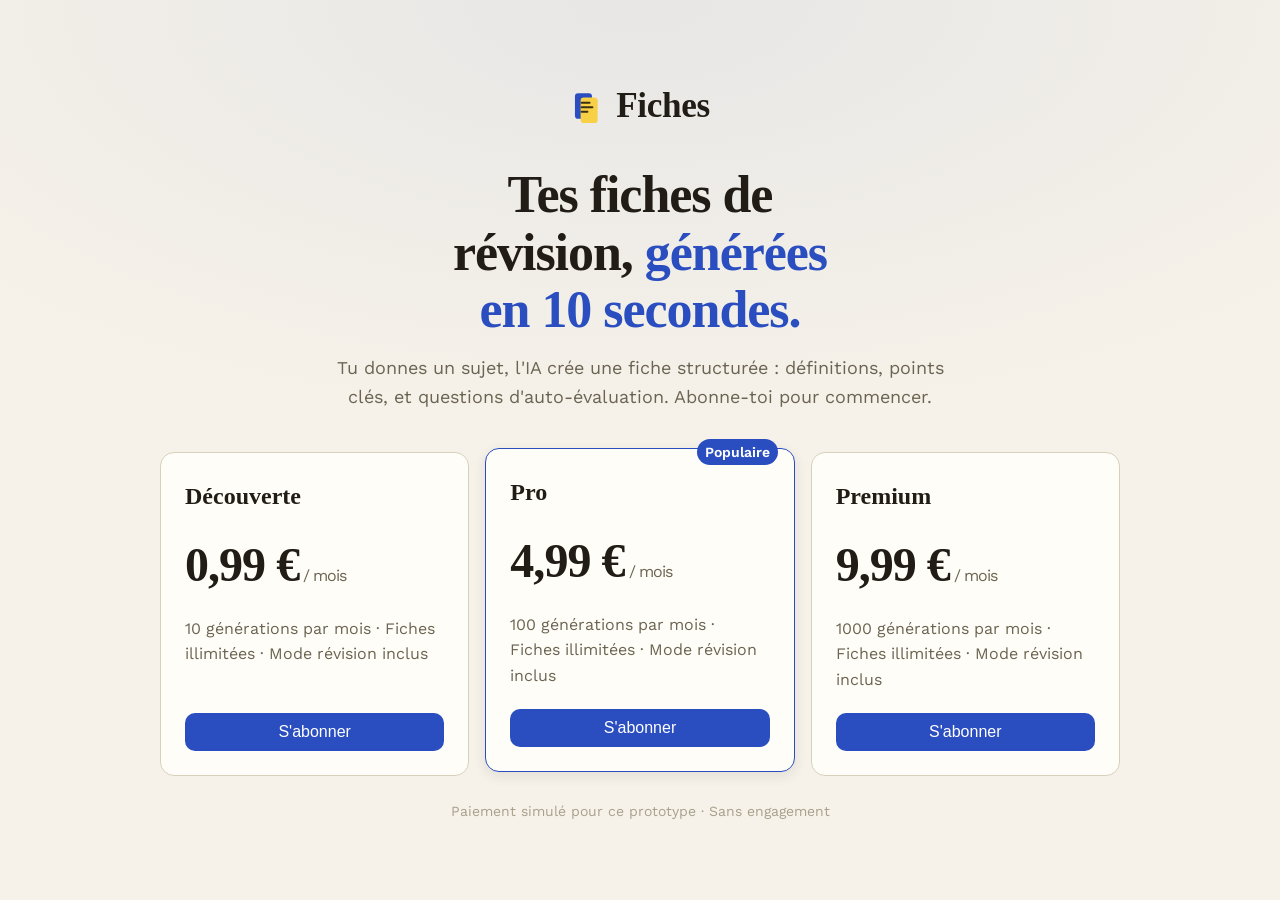
==== static/index.html @ 63e92b47 "Add files via upload" ====
<!DOCTYPE html>
<html lang="fr" data-theme="light">
<head>
  <meta charset="UTF-8" />
  <meta name="viewport" content="width=device-width, initial-scale=1.0" />
  <title>Fiches — Révisions générées par IA</title>
  <meta name="description" content="Donne un sujet, obtiens une fiche de révision prête. Sur abonnement." />
  <link rel="icon" href="data:image/svg+xml,<svg xmlns='http://www.w3.org/2000/svg' viewBox='0 0 24 24'><rect x='4' y='3' width='13' height='18' rx='2' fill='%233454d1'/><rect x='7' y='6' width='10' height='18' rx='2' fill='%23f5c518'/></svg>" />
  <link href="https://api.fontshare.com/v2/css?f[]=boska@400,500,600,700&display=swap" rel="stylesheet" />
  <link rel="preconnect" href="https://fonts.googleapis.com" />
  <link rel="preconnect" href="https://fonts.gstatic.com" crossorigin />
  <link href="https://fonts.googleapis.com/css2?family=Work+Sans:wght@300..700&display=swap" rel="stylesheet" />
  <link rel="stylesheet" href="styles.css" />
</head>
<body>

  <!-- ============ PAYWALL ============ -->
  <div class="paywall" id="paywall" hidden>
    <div class="paywall-inner">
      <div class="paywall-brand">
        <svg class="brand-mark" width="34" height="34" viewBox="0 0 24 24" fill="none" aria-hidden="true">
          <rect x="3.5" y="3" width="12" height="18" rx="2.2" fill="var(--color-primary)"/>
          <rect x="7.5" y="6" width="12" height="18" rx="2.2" fill="var(--color-highlight)"/>
          <rect x="7.5" y="9" width="7" height="1.4" rx="0.7" fill="var(--color-ink-on-highlight)"/>
          <rect x="7.5" y="12.2" width="9" height="1.4" rx="0.7" fill="var(--color-ink-on-highlight)"/>
          <rect x="7.5" y="15.4" width="5.5" height="1.4" rx="0.7" fill="var(--color-ink-on-highlight)"/>
        </svg>
        <span class="brand-name">Fiches</span>
      </div>

      <h1 class="paywall-title">Tes fiches de révision, <span class="accent">générées en 10 secondes.</span></h1>
      <p class="paywall-sub">Tu donnes un sujet, l'IA crée une fiche structurée : définitions, points clés, et questions d'auto-évaluation. Abonne-toi pour commencer.</p>

      <div class="pricing" id="pricing">
        <!-- plans injected by JS -->
      </div>

      <p class="paywall-note">Paiement simulé pour ce prototype · Sans engagement</p>
    </div>
  </div>

  <!-- ============ APP ============ -->
  <div class="app" id="app" hidden>
    <header class="app-header">
      <div class="brand">
        <svg class="brand-mark" width="28" height="28" viewBox="0 0 24 24" fill="none" aria-hidden="true">
          <rect x="3.5" y="3" width="12" height="18" rx="2.2" fill="var(--color-primary)"/>
          <rect x="7.5" y="6" width="12" height="18" rx="2.2" fill="var(--color-highlight)"/>
          <rect x="7.5" y="9" width="7" height="1.4" rx="0.7" fill="var(--color-ink-on-highlight)"/>
          <rect x="7.5" y="12.2" width="9" height="1.4" rx="0.7" fill="var(--color-ink-on-highlight)"/>
          <rect x="7.5" y="15.4" width="5.5" height="1.4" rx="0.7" fill="var(--color-ink-on-highlight)"/>
        </svg>
        <span class="brand-name">Fiches</span>
      </div>
      <div class="header-actions">
        <span class="plan-badge" id="plan-badge" hidden></span>
        <button class="btn btn-ghost btn-icon" id="theme-toggle" data-theme-toggle aria-label="Basculer le thème">
          <svg width="20" height="20" viewBox="0 0 24 24" fill="none" stroke="currentColor" stroke-width="2"><path d="M21 12.79A9 9 0 1 1 11.21 3 7 7 0 0 0 21 12.79z"/></svg>
        </button>
      </div>
    </header>

    <main class="app-main">
      <aside class="sidebar" id="sidebar">
        <button class="btn btn-primary btn-block" id="btn-generate-new">
          <svg width="16" height="16" viewBox="0 0 24 24" fill="none" stroke="currentColor" stroke-width="2.4"><path d="M12 3v3M12 18v3M5.6 5.6l2.1 2.1M16.3 16.3l2.1 2.1M3 12h3M18 12h3M5.6 18.4l2.1-2.1M16.3 7.7l2.1-2.1"/><circle cx="12" cy="12" r="4"/></svg>
          Générer une fiche
        </button>
        <div class="sidebar-section">
          <p class="sidebar-label">Mes fiches</p>
          <ul class="fiche-list" id="fiche-list" role="list"></ul>
          <p class="empty-state" id="list-empty">Aucune fiche. Génère-en une !</p>
        </div>
      </aside>

      <section class="workspace">
        <!-- Generate bar -->
        <div class="generate-bar" id="generate-bar">
          <div class="generate-fields">
            <input type="text" class="gen-input gen-subject" id="gen-subject" placeholder="Sujet de la fiche (ex. La photosynthèse)" />
            <input type="text" class="gen-input gen-matiere" id="gen-matiere" placeholder="Matière (option)" />
            <select class="gen-input gen-niveau" id="gen-niveau">
              <option value="collège">Collège</option>
              <option value="lycée" selected>Lycée</option>
              <option value="prépa">Prépa</option>
              <option value="université">Université</option>
            </select>
          </div>
          <button class="btn btn-primary" id="btn-generate">
            <svg width="18" height="18" viewBox="0 0 24 24" fill="none" stroke="currentColor" stroke-width="2"><path d="M5 3l14 9-14 9V3z"/></svg>
            <span class="btn-label">Générer</span>
          </button>
        </div>

        <!-- Toolbar -->
        <div class="toolbar">
          <div class="meta-fields">
            <input type="text" class="fiche-title-input" id="fiche-title" placeholder="Titre de la fiche" />
            <input type="text" class="fiche-subject-input" id="fiche-subject" placeholder="Matière" />
          </div>
          <div class="toolbar-actions">
            <button class="btn btn-ghost" id="btn-print" title="Imprimer / PDF">
              <svg width="18" height="18" viewBox="0 0 24 24" fill="none" stroke="currentColor" stroke-width="2"><path d="M6 9V2h12v7M6 18H4a2 2 0 0 1-2-2v-5a2 2 0 0 1 2-2h16a2 2 0 0 1 2 2v5a2 2 0 0 1-2 2h-2M6 14h12v8H6z"/></svg>
              <span class="btn-label">Imprimer</span>
            </button>
            <button class="btn btn-accent" id="btn-review" title="Mode révision">
              <svg width="18" height="18" viewBox="0 0 24 24" fill="none" stroke="currentColor" stroke-width="2"><path d="M9 11l3 3L22 4M21 12v7a2 2 0 0 1-2 2H5a2 2 0 0 1-2-2V5a2 2 0 0 1 2-2h11"/></svg>
              <span class="btn-label">Réviser</span>
            </button>
            <button class="btn btn-danger-ghost" id="btn-delete" title="Supprimer">
              <svg width="18" height="18" viewBox="0 0 24 24" fill="none" stroke="currentColor" stroke-width="2"><path d="M3 6h18M8 6V4a2 2 0 0 1 2-2h4a2 2 0 0 1 2 2v2m3 0v14a2 2 0 0 1-2 2H7a2 2 0 0 1-2-2V6"/></svg>
            </button>
          </div>
        </div>

        <div class="split">
          <div class="editor-pane">
            <div class="pane-header">
              <span class="pane-title">Notes</span>
              <span class="pane-hint"># titre · - puce · Terme : déf. · Question ? Réponse</span>
            </div>
            <textarea id="editor" class="editor" placeholder="Le contenu de ta fiche apparaîtra ici après génération. Tu peux aussi l'éditer manuellement."></textarea>
          </div>
          <div class="preview-pane" id="preview-pane">
            <div class="pane-header"><span class="pane-title">Aperçu</span></div>
            <article class="fiche-card" id="preview"></article>
          </div>
        </div>
      </section>
    </main>
  </div>

  <!-- ============ REVIEW MODAL ============ -->
  <div class="modal" id="review-modal" aria-hidden="true">
    <div class="modal-backdrop" data-close></div>
    <div class="modal-panel" role="dialog" aria-modal="true" aria-labelledby="review-title">
      <div class="modal-head">
        <h2 id="review-title" class="modal-title">Mode révision</h2>
        <button class="btn btn-ghost btn-icon" data-close aria-label="Fermer">
          <svg width="20" height="20" viewBox="0 0 24 24" fill="none" stroke="currentColor" stroke-width="2"><path d="M18 6L6 18M6 6l12 12"/></svg>
        </button>
      </div>
      <div class="review-body" id="review-body"></div>
      <div class="modal-foot">
        <span class="review-counter" id="review-counter"></span>
        <div class="review-controls">
          <button class="btn btn-ghost" id="review-prev">Précédent</button>
          <button class="btn btn-primary" id="review-next">Suivant</button>
        </div>
      </div>
    </div>
  </div>

  <script src="app.js"></script>
</body>
</html>
---- static/styles.css ----
/* ============================================================
   Fiches — Créateur de fiches de révision
   Palette: papier chaud + encre bleue + surligneur ambré
   ============================================================ */

:root,
[data-theme='light'] {
  /* Surfaces — warm paper */
  --color-bg: #f6f2e9;
  --color-surface: #fffdf7;
  --color-surface-2: #fbf7ee;
  --color-surface-offset: #efe9db;
  --color-surface-offset-2: #e7e0ce;
  --color-divider: #e2dccd;
  --color-border: #d8d0bd;

  /* Ink text */
  --color-text: #211d16;
  --color-text-muted: #6b6452;
  --color-text-faint: #a8a08c;

  /* Primary — academic ink blue */
  --color-primary: #2a4ec0;
  --color-primary-hover: #1f3da0;
  --color-primary-active: #18307e;
  --color-primary-highlight: #dde4fb;

  /* Highlight — amber marker */
  --color-highlight: #f7d046;
  --color-highlight-soft: #fbe9a0;
  --color-ink-on-highlight: #3a2f12;

  /* Accent for "réviser" CTA */
  --color-accent: #b4451f;
  --color-accent-hover: #963718;
  --color-accent-active: #7a2d13;

  /* Danger */
  --color-danger: #a12c2c;
  --color-danger-hover: #822222;

  --radius-sm: 0.375rem;
  --radius-md: 0.625rem;
  --radius-lg: 0.875rem;
  --radius-xl: 1.25rem;
  --radius-full: 9999px;

  --transition-interactive: 180ms cubic-bezier(0.16, 1, 0.3, 1);

  --shadow-sm: 0 1px 2px oklch(0.2 0.02 80 / 0.06);
  --shadow-md: 0 4px 14px oklch(0.2 0.02 80 / 0.09);
  --shadow-lg: 0 16px 40px oklch(0.2 0.02 80 / 0.14);

  --font-display: 'Boska', Georgia, 'Times New Roman', serif;
  --font-body: 'Work Sans', 'Helvetica Neue', system-ui, sans-serif;
}

[data-theme='dark'] {
  --color-bg: #16140f;
  --color-surface: #1d1b15;
  --color-surface-2: #211e17;
  --color-surface-offset: #1c1a14;
  --color-surface-offset-2: #26231b;
  --color-divider: #2c2820;
  --color-border: #3a3527;

  --color-text: #e8e2d2;
  --color-text-muted: #968d76;
  --color-text-faint: #5f5a4c;

  --color-primary: #7d99f0;
  --color-primary-hover: #5d7be8;
  --color-primary-active: #4866d6;
  --color-primary-highlight: #2a2f4a;

  --color-highlight: #d9b21f;
  --color-highlight-soft: #5a4a16;
  --color-ink-on-highlight: #f4ead0;

  --color-accent: #d9764a;
  --color-accent-hover: #e88a5e;
  --color-accent-active: #f0a07c;

  --color-danger: #d65656;
  --color-danger-hover: #e27070;

  --shadow-sm: 0 1px 2px oklch(0 0 0 / 0.2);
  --shadow-md: 0 4px 14px oklch(0 0 0 / 0.3);
  --shadow-lg: 0 16px 40px oklch(0 0 0 / 0.45);
}

/* ---- Type scale ---- */
:root {
  --text-xs: clamp(0.75rem, 0.7rem + 0.25vw, 0.875rem);
  --text-sm: clamp(0.875rem, 0.8rem + 0.35vw, 1rem);
  --text-base: clamp(1rem, 0.95rem + 0.25vw, 1.125rem);
  --text-lg: clamp(1.125rem, 1rem + 0.75vw, 1.5rem);
  --text-xl: clamp(1.5rem, 1.2rem + 1.25vw, 2.25rem);
  --text-2xl: clamp(2rem, 1.2rem + 2.5vw, 3rem);

  --space-1: 0.25rem; --space-2: 0.5rem; --space-3: 0.75rem;
  --space-4: 1rem; --space-5: 1.25rem; --space-6: 1.5rem;
  --space-8: 2rem; --space-10: 2.5rem; --space-12: 3rem;
  --space-16: 4rem;

  --content-default: 1120px;
}

/* ---- Base ---- */
*, *::before, *::after { box-sizing: border-box; margin: 0; padding: 0; }

html {
  -webkit-text-size-adjust: none;
  text-size-adjust: none;
  -webkit-font-smoothing: antialiased;
  -moz-osx-font-smoothing: grayscale;
  text-rendering: optimizeLegibility;
}

body {
  min-height: 100dvh;
  line-height: 1.6;
  font-family: var(--font-body);
  font-size: var(--text-base);
  color: var(--color-text);
  background-color: var(--color-bg);
}

h1, h2, h3, h4 { line-height: 1.15; text-wrap: balance; font-family: var(--font-display); }
p, li { text-wrap: pretty; }

button { cursor: pointer; background: none; border: none; }
input, textarea, select { font: inherit; color: inherit; }
::selection { background: var(--color-highlight-soft); color: var(--color-ink-on-highlight); }

:focus-visible { outline: 2px solid var(--color-primary); outline-offset: 3px; border-radius: var(--radius-sm); }

@media (prefers-reduced-motion: reduce) {
  *, *::before, *::after { animation-duration: 0.01ms !important; transition-duration: 0.01ms !important; }
}

a, button, input, textarea, select { transition: color var(--transition-interactive), background var(--transition-interactive), border-color var(--transition-interactive), box-shadow var(--transition-interactive); }

/* ============================================================
   Header
   ============================================================ */
.app-header {
  display: flex;
  align-items: center;
  justify-content: space-between;
  padding: var(--space-4) var(--space-6);
  border-bottom: 1px solid var(--color-divider);
  background: var(--color-surface);
  position: sticky;
  top: 0;
  z-index: 20;
}

.brand { display: flex; align-items: center; gap: var(--space-3); }
.brand-mark { flex-shrink: 0; }
.brand-name {
  font-family: var(--font-display);
  font-size: var(--text-xl);
  font-weight: 600;
  letter-spacing: -0.01em;
}

.header-actions { display: flex; align-items: center; gap: var(--space-2); }

/* ============================================================
   Buttons
   ============================================================ */
.btn {
  display: inline-flex;
  align-items: center;
  justify-content: center;
  gap: var(--space-2);
  padding: var(--space-2) var(--space-4);
  font-size: var(--text-sm);
  font-weight: 500;
  border-radius: var(--radius-md);
  border: 1px solid transparent;
  white-space: nowrap;
  min-height: 38px;
}
.btn svg { flex-shrink: 0; }

.btn-primary { background: var(--color-primary); color: #fff; }
.btn-primary:hover { background: var(--color-primary-hover); }
.btn-primary:active { background: var(--color-primary-active); }

.btn-accent { background: var(--color-accent); color: #fff; }
.btn-accent:hover { background: var(--color-accent-hover); }
.btn-accent:active { background: var(--color-accent-active); }

.btn-ghost { color: var(--color-text-muted); border-color: var(--color-border); background: var(--color-surface); }
.btn-ghost:hover { color: var(--color-text); background: var(--color-surface-offset); border-color: var(--color-border); }

.btn-danger-ghost { color: var(--color-text-muted); background: transparent; }
.btn-danger-ghost:hover { color: var(--color-danger); background: color-mix(in oklab, var(--color-danger) 10%, transparent); }

.btn-block { width: 100%; }
.btn-icon { padding: var(--space-2); min-height: 36px; min-width: 36px; }

/* ============================================================
   Layout
   ============================================================ */
.app-main {
  display: grid;
  grid-template-columns: 280px 1fr;
  min-height: calc(100dvh - 65px);
}

.sidebar {
  border-right: 1px solid var(--color-divider);
  background: var(--color-surface);
  padding: var(--space-5);
  display: flex;
  flex-direction: column;
  gap: var(--space-5);
}

.sidebar-section { display: flex; flex-direction: column; gap: var(--space-2); min-height: 0; }
.sidebar-label {
  font-size: var(--text-xs);
  text-transform: uppercase;
  letter-spacing: 0.08em;
  color: var(--color-text-faint);
  font-weight: 600;
  padding-left: var(--space-1);
}

.fiche-list { display: flex; flex-direction: column; gap: var(--space-1); overflow-y: auto; }
.fiche-item {
  display: flex;
  flex-direction: column;
  gap: 2px;
  padding: var(--space-2) var(--space-3);
  border-radius: var(--radius-md);
  cursor: pointer;
  border: 1px solid transparent;
}
.fiche-item:hover { background: var(--color-surface-offset); }
.fiche-item.active { background: var(--color-primary-highlight); border-color: color-mix(in oklab, var(--color-primary) 25%, transparent); }
.fiche-item.active .fiche-item-title { color: var(--color-primary); }
.fiche-item-title { font-size: var(--text-sm); font-weight: 500; color: var(--color-text); line-height: 1.3; }
.fiche-item-meta { font-size: var(--text-xs); color: var(--color-text-faint); }

.empty-state { font-size: var(--text-xs); color: var(--color-text-faint); padding: var(--space-2); font-style: italic; }

/* ============================================================
   Workspace
   ============================================================ */
.workspace { display: flex; flex-direction: column; min-width: 0; }

.toolbar {
  display: flex;
  align-items: center;
  justify-content: space-between;
  gap: var(--space-4);
  padding: var(--space-4) var(--space-6);
  border-bottom: 1px solid var(--color-divider);
  background: var(--color-surface);
  flex-wrap: wrap;
}
.meta-fields { display: flex; gap: var(--space-3); flex: 1; min-width: 240px; }
.fiche-title-input, .fiche-subject-input {
  background: transparent;
  border: none;
  border-bottom: 1.5px solid var(--color-border);
  padding: var(--space-2) 0;
  font-family: var(--font-display);
}
.fiche-title-input { flex: 2; font-size: var(--text-lg); font-weight: 600; color: var(--color-text); }
.fiche-title-input::placeholder { color: var(--color-text-faint); }
.fiche-subject-input { flex: 1; font-size: var(--text-sm); color: var(--color-text-muted); }
.fiche-title-input:focus, .fiche-subject-input:focus { outline: none; border-color: var(--color-primary); }

.toolbar-actions { display: flex; gap: var(--space-2); align-items: center; }

/* Split editor / preview */
.split {
  display: grid;
  grid-template-columns: 1fr 1fr;
  flex: 1;
  min-height: 0;
}
.editor-pane, .preview-pane { display: flex; flex-direction: column; min-width: 0; min-height: 0; }
.editor-pane { border-right: 1px solid var(--color-divider); }

.pane-header {
  display: flex;
  align-items: baseline;
  justify-content: space-between;
  gap: var(--space-3);
  padding: var(--space-3) var(--space-5);
  border-bottom: 1px solid var(--color-divider);
  background: var(--color-surface-2);
}
.pane-title { font-size: var(--text-xs); text-transform: uppercase; letter-spacing: 0.08em; font-weight: 600; color: var(--color-text-faint); }
.pane-hint { font-size: var(--text-xs); color: var(--color-text-faint); font-style: italic; }

.editor {
  flex: 1;
  resize: none;
  border: none;
  background: var(--color-surface);
  padding: var(--space-5);
  font-family: 'JetBrains Mono', ui-monospace, 'SF Mono', Menlo, monospace;
  font-size: var(--text-sm);
  line-height: 1.7;
  color: var(--color-text);
  min-height: 0;
}
.editor:focus { outline: none; }

.preview-pane { overflow-y: auto; padding: var(--space-6); background: var(--color-bg); }

/* ============================================================
   Fiche card (the rendered sheet)
   ============================================================ */
.fiche-card {
  background: var(--color-surface);
  border: 1px solid var(--color-border);
  border-radius: var(--radius-lg);
  box-shadow: var(--shadow-md);
  padding: var(--space-8) var(--space-8) var(--space-10);
  max-width: 720px;
  margin: 0 auto;
  position: relative;
}
.fiche-card::before {
  content: '';
  position: absolute;
  left: calc(var(--space-8) + 4px);
  top: var(--space-8);
  bottom: var(--space-10);
  width: 1px;
  background: color-mix(in oklab, var(--color-primary) 18%, transparent);
}

.fiche-head { margin-bottom: var(--space-6); padding-bottom: var(--space-4); border-bottom: 2px solid var(--color-divider); }
.fiche-subject-tag {
  display: inline-block;
  font-size: var(--text-xs);
  text-transform: uppercase;
  letter-spacing: 0.1em;
  font-weight: 600;
  color: var(--color-primary);
  background: var(--color-primary-highlight);
  padding: var(--space-1) var(--space-3);
  border-radius: var(--radius-full);
  margin-bottom: var(--space-3);
}
.fiche-title { font-size: var(--text-2xl); font-weight: 600; letter-spacing: -0.015em; }

.fiche-body h2 {
  font-size: var(--text-lg);
  font-weight: 600;
  margin-top: var(--space-6);
  margin-bottom: var(--space-2);
  color: var(--color-text);
  padding-left: var(--space-2);
  border-left: 3px solid var(--color-primary);
}
.fiche-body h3 { font-size: var(--text-base); font-weight: 600; margin-top: var(--space-4); margin-bottom: var(--space-2); color: var(--color-text-muted); }
.fiche-body p { margin-bottom: var(--space-3); }
.fiche-body ul { list-style: none; margin: var(--space-2) 0 var(--space-3); padding-left: var(--space-2); }
.fiche-body li { position: relative; padding-left: var(--space-5); margin-bottom: var(--space-1); }
.fiche-body li::before {
  content: '';
  position: absolute;
  left: var(--space-2);
  top: 0.55em;
  width: 8px;
  height: 8px;
  border-radius: 2px;
  background: var(--color-primary);
  transform: rotate(45deg);
  opacity: 0.85;
}
.fiche-body .definition { margin: var(--space-3) 0; padding: var(--space-2) var(--space-4); background: var(--color-surface-offset); border-radius: var(--radius-md); }
.fiche-body .definition dt { font-weight: 600; color: var(--color-text); font-family: var(--font-display); font-size: var(--text-base); }
.fiche-body .definition dd { color: var(--color-text-muted); margin-top: 2px; }

.fiche-body strong { font-weight: 700; }
.fiche-body mark { background: var(--color-highlight-soft); color: var(--color-ink-on-highlight); padding: 0 3px; border-radius: 2px; }
.fiche-body em { font-style: italic; }

.fiche-body .qa { margin: var(--space-3) 0; padding: var(--space-3) var(--space-4); background: color-mix(in oklab, var(--color-accent) 8%, transparent); border-left: 3px solid var(--color-accent); border-radius: var(--radius-sm); }
.fiche-body .qa .q { font-weight: 600; color: var(--color-accent); }
.fiche-body .qa .a { color: var(--color-text-muted); margin-top: var(--space-1); }

.preview-empty { color: var(--color-text-faint); font-style: italic; text-align: center; padding: var(--space-16) var(--space-4); }

/* ============================================================
   Modal (review mode)
   ============================================================ */
.modal { position: fixed; inset: 0; z-index: 100; display: none; align-items: center; justify-content: center; padding: var(--space-4); }
.modal.open { display: flex; }
.modal-backdrop { position: absolute; inset: 0; background: oklch(0.15 0.02 60 / 0.55); backdrop-filter: blur(4px); }

.modal-panel {
  position: relative;
  background: var(--color-surface);
  border: 1px solid var(--color-border);
  border-radius: var(--radius-xl);
  box-shadow: var(--shadow-lg);
  width: min(560px, 100%);
  max-height: 90dvh;
  display: flex;
  flex-direction: column;
  overflow: hidden;
}
.modal-head { display: flex; align-items: center; justify-content: space-between; padding: var(--space-4) var(--space-5); border-bottom: 1px solid var(--color-divider); }
.modal-title { font-size: var(--text-lg); font-weight: 600; }

.review-body { padding: var(--space-8) var(--space-6); flex: 1; overflow-y: auto; display: flex; align-items: center; justify-content: center; min-height: 240px; }

.flashcard {
  width: 100%;
  min-height: 220px;
  display: flex;
  flex-direction: column;
  align-items: center;
  justify-content: center;
  text-align: center;
  gap: var(--space-3);
  cursor: pointer;
  perspective: 1000px;
}
.flashcard-hint { font-size: var(--text-xs); color: var(--color-text-faint); text-transform: uppercase; letter-spacing: 0.08em; }
.flashcard-text { font-family: var(--font-display); font-size: var(--text-xl); font-weight: 500; line-height: 1.3; max-width: 36ch; }
.flashcard-text.answer { color: var(--color-primary); }
.flashcard-flip { font-size: var(--text-xs); color: var(--color-text-faint); }

.review-empty { color: var(--color-text-faint); font-style: italic; text-align: center; }

.modal-foot { display: flex; align-items: center; justify-content: space-between; padding: var(--space-4) var(--space-5); border-top: 1px solid var(--color-divider); gap: var(--space-3); }
.review-counter { font-size: var(--text-xs); color: var(--color-text-faint); }
.review-controls { display: flex; gap: var(--space-2); }

/* ============================================================
   Responsive
   ============================================================ */
@media (max-width: 900px) {
  .app-main { grid-template-columns: 1fr; }
  .sidebar { border-right: none; border-bottom: 1px solid var(--color-divider); max-height: 200px; }
  .split { grid-template-columns: 1fr; }
  .editor-pane { border-right: none; border-bottom: 1px solid var(--color-divider); }
  .editor { min-height: 280px; }
  .btn-label { display: none; }
  .meta-fields { width: 100%; }
}

@media print {
  .app-header, .sidebar, .toolbar, .editor-pane, .pane-header { display: none !important; }
  .app-main { display: block; }
  .split { display: block; }
  .preview-pane { padding: 0; background: #fff; overflow: visible; }
  .fiche-card { box-shadow: none; border: none; max-width: 100%; padding: 0; }
  .fiche-card::before { display: none; }
  body { background: #fff; }
  .fiche-body h2 { break-after: avoid; }
}

/* Mobile sidebar toggle affordance */
@media (max-width: 900px) {
  .fiche-list { max-height: 120px; }
}

/* ============================================================
   Paywall
   ============================================================ */
.paywall {
  min-height: 100dvh;
  display: flex;
  align-items: center;
  justify-content: center;
  padding: var(--space-12) var(--space-5);
  background:
    radial-gradient(120% 80% at 50% 0%, color-mix(in oklab, var(--color-primary) 7%, transparent), transparent 60%),
    var(--color-bg);
}
.paywall-inner { width: min(960px, 100%); text-align: center; }
.paywall-brand { display: inline-flex; align-items: center; gap: var(--space-3); margin-bottom: var(--space-8); }
.paywall-brand .brand-name { font-size: var(--text-xl); }

.paywall-title {
  font-size: clamp(2rem, 1rem + 4vw, 3.25rem);
  font-weight: 600;
  letter-spacing: -0.02em;
  line-height: 1.1;
  max-width: 18ch;
  margin: 0 auto var(--space-4);
}
.paywall-title .accent { color: var(--color-primary); }
.paywall-sub {
  color: var(--color-text-muted);
  font-size: var(--text-base);
  max-width: 56ch;
  margin: 0 auto var(--space-10);
}

.pricing {
  display: grid;
  grid-template-columns: repeat(3, 1fr);
  gap: var(--space-4);
  margin: 0 auto var(--space-6);
}
.plan-card {
  background: var(--color-surface);
  border: 1px solid var(--color-border);
  border-radius: var(--radius-lg);
  padding: var(--space-6);
  text-align: left;
  display: flex;
  flex-direction: column;
  gap: var(--space-3);
  position: relative;
}
.plan-card.featured {
  border-color: var(--color-primary);
  box-shadow: var(--shadow-md);
  transform: translateY(-4px);
}
.plan-card.featured::before {
  content: 'Populaire';
  position: absolute;
  top: -10px;
  right: var(--space-4);
  background: var(--color-primary);
  color: #fff;
  font-size: var(--text-xs);
  font-weight: 600;
  padding: 2px var(--space-2);
  border-radius: var(--radius-full);
}
.plan-name { font-family: var(--font-display); font-size: var(--text-lg); font-weight: 600; }
.plan-price { font-family: var(--font-display); font-size: var(--text-2xl); font-weight: 600; letter-spacing: -0.02em; }
.plan-price .period { font-size: var(--text-sm); font-family: var(--font-body); color: var(--color-text-muted); font-weight: 400; }
.plan-desc { font-size: var(--text-sm); color: var(--color-text-muted); flex: 1; }
.plan-cta { margin-top: var(--space-2); }

.paywall-note { font-size: var(--text-xs); color: var(--color-text-faint); }

/* ============================================================
   Generate bar
   ============================================================ */
.generate-bar {
  display: flex;
  align-items: center;
  gap: var(--space-3);
  padding: var(--space-4) var(--space-6);
  border-bottom: 1px solid var(--color-divider);
  background: var(--color-surface-2);
  flex-wrap: wrap;
}
.generate-fields { display: flex; gap: var(--space-2); flex: 1; min-width: 260px; flex-wrap: wrap; }
.gen-input {
  background: var(--color-surface);
  border: 1px solid var(--color-border);
  border-radius: var(--radius-md);
  padding: var(--space-2) var(--space-3);
  font-size: var(--text-sm);
  min-height: 40px;
}
.gen-input:focus { outline: none; border-color: var(--color-primary); box-shadow: 0 0 0 3px var(--color-primary-highlight); }
.gen-subject { flex: 2; min-width: 200px; }
.gen-matiere { flex: 1; min-width: 120px; }
.gen-niveau { flex: 0 0 auto; background: var(--color-surface); }

#btn-generate { min-height: 40px; }
#btn-generate.loading { pointer-events: none; opacity: 0.8; }
#btn-generate .spinner { width: 16px; height: 16px; border: 2px solid rgba(255,255,255,0.4); border-top-color: #fff; border-radius: 50%; animation: spin 0.7s linear infinite; }
@keyframes spin { to { transform: rotate(360deg); } }

.plan-badge {
  font-size: var(--text-xs);
  font-weight: 600;
  color: var(--color-primary);
  background: var(--color-primary-highlight);
  padding: 3px var(--space-3);
  border-radius: var(--radius-full);
  text-transform: capitalize;
}

@media (max-width: 900px) {
  .pricing { grid-template-columns: 1fr; }
  .plan-card.featured { transform: none; }
  .generate-fields { width: 100%; }
  #btn-generate { width: 100%; }
}

/* Loading overlay on preview while generating */
.preview-pane.generating .fiche-card { opacity: 0.4; }
.gen-loading {
  text-align: center;
  color: var(--color-text-muted);
  font-style: italic;
  padding: var(--space-16) var(--space-4);
}
.gen-loading .dots { display: inline-flex; gap: 4px; margin-left: 6px; }
.gen-loading .dots span { width: 6px; height: 6px; border-radius: 50%; background: var(--color-primary); animation: bounce 1.2s infinite; }
.gen-loading .dots span:nth-child(2){ animation-delay: 0.2s; }
.gen-loading .dots span:nth-child(3){ animation-delay: 0.4s; }
@keyframes bounce { 0%,60%,100%{ transform: translateY(0); opacity: 0.4;} 30%{ transform: translateY(-6px); opacity: 1;} }
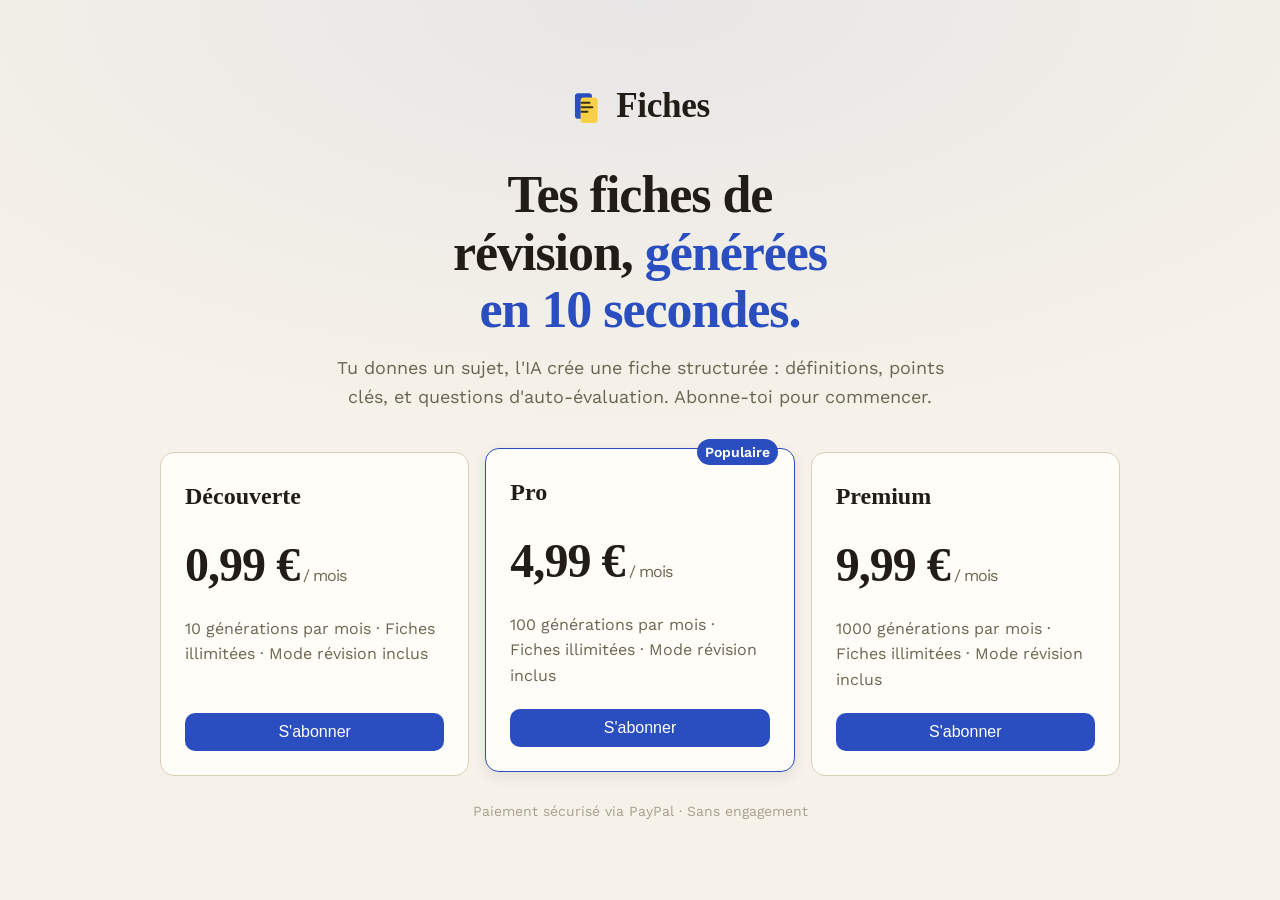
==== commit 268885fb: "Update index.html" ====
--- a/static/index.html
+++ b/static/index.html
@@ -11,8 +11,24 @@
   <link rel="preconnect" href="https://fonts.gstatic.com" crossorigin />
   <link href="https://fonts.googleapis.com/css2?family=Work+Sans:wght@300..700&display=swap" rel="stylesheet" />
   <link rel="stylesheet" href="styles.css" />
+  <script src="https://accounts.google.com/gsi/client" async defer></script>
 </head>
 <body>
+
+  <!-- ============ CONNEXION (visible partout) ============ -->
+  <div class="global-auth-bar" id="global-auth-bar">
+    <div id="google-signin-container"></div>
+    <div class="user-menu" id="user-menu" hidden>
+      <button class="user-avatar-btn" id="user-avatar-btn" aria-label="Menu du compte">
+        <img id="user-avatar-img" src="" alt="" />
+      </button>
+      <div class="user-dropdown" id="user-dropdown" hidden>
+        <p class="user-dropdown-name" id="user-dropdown-name"></p>
+        <p class="user-dropdown-email" id="user-dropdown-email"></p>
+        <button class="btn btn-ghost btn-block" id="btn-logout">Déconnexion</button>
+      </div>
+    </div>
+  </div>
 
   <!-- ============ PAYWALL ============ -->
   <div class="paywall" id="paywall" hidden>
@@ -35,7 +51,7 @@
         <!-- plans injected by JS -->
       </div>
 
-      <p class="paywall-note">Paiement simulé pour ce prototype · Sans engagement</p>
+      <p class="paywall-note">Paiement sécurisé via PayPal · Sans engagement</p>
     </div>
   </div>
 
--- a/static/styles.css
+++ b/static/styles.css
@@ -605,3 +605,72 @@
 .gen-loading .dots span:nth-child(2){ animation-delay: 0.2s; }
 .gen-loading .dots span:nth-child(3){ animation-delay: 0.4s; }
 @keyframes bounce { 0%,60%,100%{ transform: translateY(0); opacity: 0.4;} 30%{ transform: translateY(-6px); opacity: 1;} }
+
+/* ============================================================
+   Connexion Google (barre flottante)
+   ============================================================ */
+.global-auth-bar {
+  position: fixed;
+  top: 16px;
+  right: 16px;
+  z-index: 1000;
+  display: flex;
+  align-items: center;
+}
+
+.user-menu {
+  position: relative;
+}
+
+.user-avatar-btn {
+  width: 36px;
+  height: 36px;
+  border-radius: var(--radius-full);
+  border: 1px solid var(--color-border);
+  padding: 0;
+  overflow: hidden;
+  cursor: pointer;
+  background: var(--color-surface);
+  box-shadow: var(--shadow-sm);
+}
+
+.user-avatar-btn img {
+  width: 100%;
+  height: 100%;
+  object-fit: cover;
+  display: block;
+}
+
+.user-dropdown {
+  position: absolute;
+  top: 44px;
+  right: 0;
+  min-width: 200px;
+  background: var(--color-surface);
+  border: 1px solid var(--color-border);
+  border-radius: var(--radius-md);
+  box-shadow: var(--shadow-lg);
+  padding: 0.75rem;
+  display: flex;
+  flex-direction: column;
+  gap: 0.35rem;
+}
+
+.user-dropdown-name {
+  font-weight: 600;
+  color: var(--color-text);
+  margin: 0;
+  font-size: 0.9rem;
+}
+
+.user-dropdown-email {
+  color: var(--color-text-muted);
+  margin: 0 0 0.4rem 0;
+  font-size: 0.8rem;
+  word-break: break-all;
+}
+
+.paypal-buttons-container {
+  margin-top: 0.75rem;
+  min-height: 40px;
+}
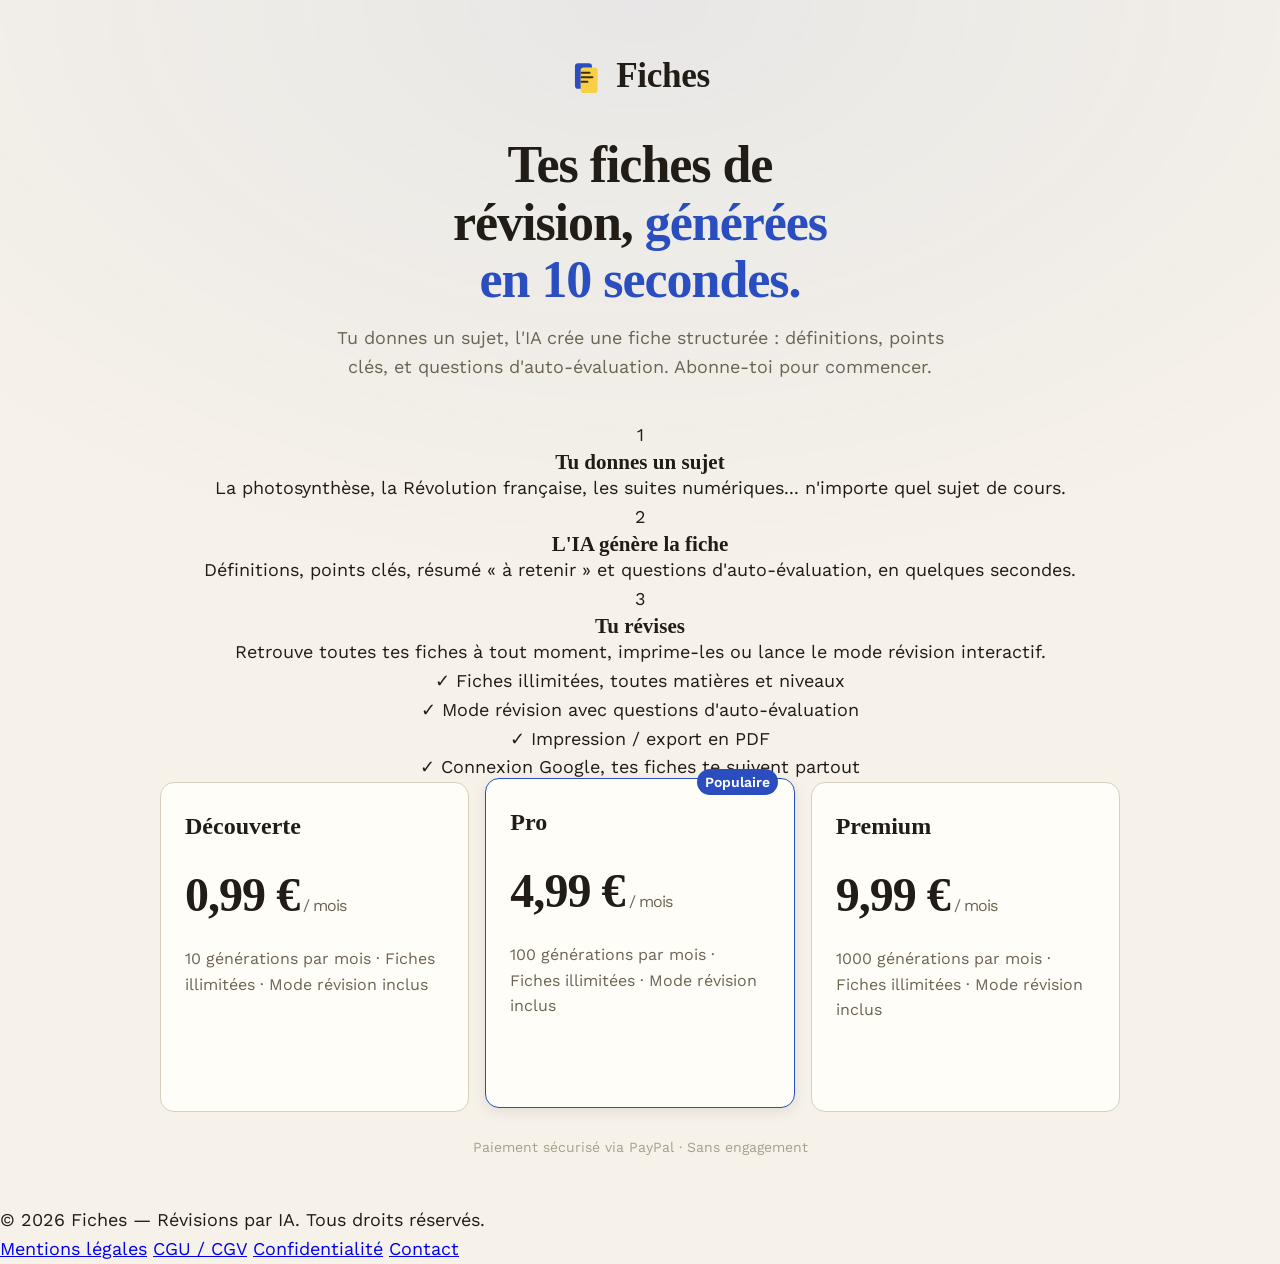
==== commit 6019786c: "Update index.html" ====
--- a/static/index.html
+++ b/static/index.html
@@ -47,6 +47,31 @@
       <h1 class="paywall-title">Tes fiches de révision, <span class="accent">générées en 10 secondes.</span></h1>
       <p class="paywall-sub">Tu donnes un sujet, l'IA crée une fiche structurée : définitions, points clés, et questions d'auto-évaluation. Abonne-toi pour commencer.</p>
 
+      <section class="landing-how">
+        <div class="landing-step">
+          <span class="landing-step-num">1</span>
+          <h3>Tu donnes un sujet</h3>
+          <p>La photosynthèse, la Révolution française, les suites numériques... n'importe quel sujet de cours.</p>
+        </div>
+        <div class="landing-step">
+          <span class="landing-step-num">2</span>
+          <h3>L'IA génère la fiche</h3>
+          <p>Définitions, points clés, résumé « à retenir » et questions d'auto-évaluation, en quelques secondes.</p>
+        </div>
+        <div class="landing-step">
+          <span class="landing-step-num">3</span>
+          <h3>Tu révises</h3>
+          <p>Retrouve toutes tes fiches à tout moment, imprime-les ou lance le mode révision interactif.</p>
+        </div>
+      </section>
+
+      <section class="landing-features">
+        <div class="landing-feature">✓ Fiches illimitées, toutes matières et niveaux</div>
+        <div class="landing-feature">✓ Mode révision avec questions d'auto-évaluation</div>
+        <div class="landing-feature">✓ Impression / export en PDF</div>
+        <div class="landing-feature">✓ Connexion Google, tes fiches te suivent partout</div>
+      </section>
+
       <div class="pricing" id="pricing">
         <!-- plans injected by JS -->
       </div>
@@ -167,6 +192,15 @@
     </div>
   </div>
 
-  <script src="app.js"></script>
+  <script src="app.js"></script>  <footer class="site-footer">
+    <p>&copy; 2026 Fiches — Révisions par IA. Tous droits réservés.</p>
+    <nav class="footer-links">
+      <a href="mentions-legales.html">Mentions légales</a>
+      <a href="cgu.html">CGU / CGV</a>
+      <a href="confidentialite.html">Confidentialité</a>
+      <a href="mailto:nfeuillan@proton.me">Contact</a>
+    </nav>
+  </footer>
+
 </body>
 </html>
